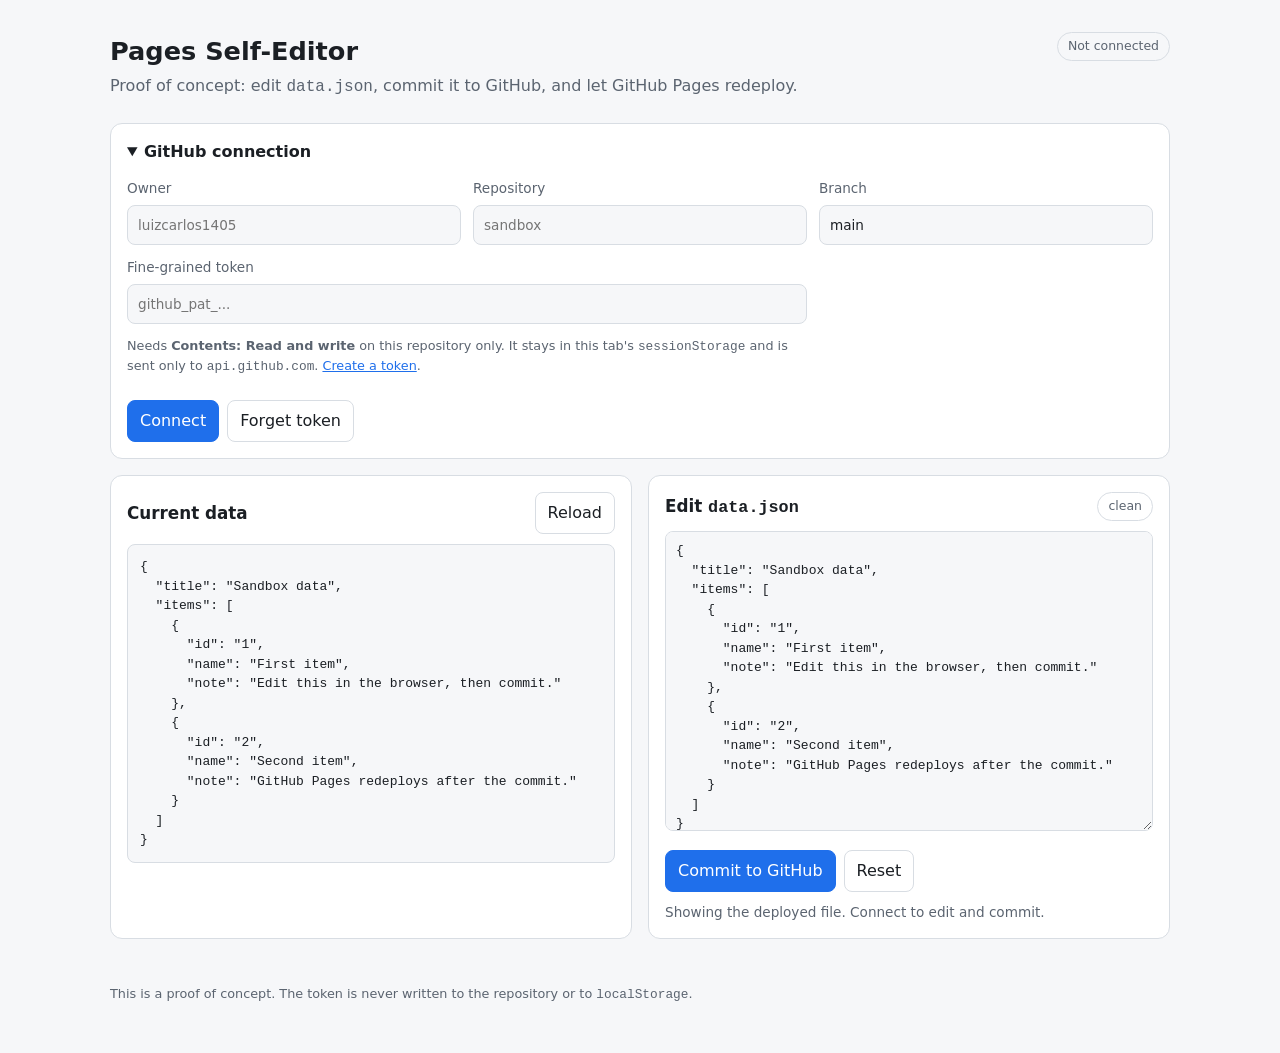
==== index.html @ 86e6555a "Add Pages self-editor proof of concept" ====
<!doctype html>
<html lang="en">
<head>
<meta charset="utf-8">
<meta name="viewport" content="width=device-width, initial-scale=1">
<meta name="color-scheme" content="light dark">
<meta http-equiv="Content-Security-Policy" content="default-src 'self'; style-src 'self'; script-src 'self'; connect-src 'self' https://api.github.com; img-src 'self' data:; base-uri 'none'; form-action 'none'">
<title>Pages Self-Editor</title>
<link rel="stylesheet" href="./styles.css">
</head>
<body>
<header class="topbar">
  <div>
    <h1>Pages Self-Editor</h1>
    <p class="subtitle">Proof of concept: edit <code>data.json</code>, commit it to GitHub, and let GitHub Pages redeploy.</p>
  </div>
  <span id="connection-badge" class="badge">Not connected</span>
</header>

<main>
  <section class="card">
    <details id="setup-details" open>
      <summary>GitHub connection</summary>
      <form id="setup-form" class="grid">
        <label>Owner
          <input id="owner" name="owner" placeholder="luizcarlos1405" autocomplete="off" spellcheck="false">
        </label>
        <label>Repository
          <input id="repo" name="repo" placeholder="sandbox" autocomplete="off" spellcheck="false">
        </label>
        <label>Branch
          <input id="branch" name="branch" value="main" autocomplete="off" spellcheck="false">
        </label>
        <label class="span-2">Fine-grained token
          <input id="token" name="token" type="password" placeholder="github_pat_..." autocomplete="new-password" spellcheck="false">
        </label>
        <p class="hint span-2">
          Needs <strong>Contents: Read and write</strong> on this repository only. It stays in this tab's
          <code>sessionStorage</code> and is sent only to <code>api.github.com</code>.
          <a id="token-link" href="https://github.com/settings/personal-access-tokens/new" target="_blank" rel="noreferrer">Create a token</a>.
        </p>
        <div class="actions span-2">
          <button type="submit" class="primary">Connect</button>
          <button type="button" id="forget">Forget token</button>
        </div>
      </form>
    </details>
  </section>

  <section class="layout">
    <article class="card">
      <div class="card-head">
        <h2>Current data</h2>
        <button type="button" id="reload">Reload</button>
      </div>
      <pre id="viewer" class="viewer">Not loaded.</pre>
    </article>

    <article class="card">
      <div class="card-head">
        <h2>Edit <code>data.json</code></h2>
        <span id="dirty" class="pill">clean</span>
      </div>
      <textarea id="editor" spellcheck="false" placeholder="{ ... }"></textarea>
      <div class="actions">
        <button type="button" id="commit" class="primary">Commit to GitHub</button>
        <button type="button" id="reset">Reset</button>
      </div>
      <p id="status" class="status" role="status"></p>
    </article>
  </section>
</main>

<footer>
  <p>This is a proof of concept. The token is never written to the repository or to <code>localStorage</code>.</p>
</footer>

<script src="./app.js"></script>
</body>
</html>
---- styles.css ----
:root {
  color-scheme: light dark;
  --bg: #f6f7f9;
  --card: #ffffff;
  --text: #1b1f24;
  --muted: #5b6470;
  --border: #d8dde3;
  --accent: #1f6feb;
  --accent-text: #ffffff;
  --ok: #1a7f37;
  --bad: #cf222e;
  --warn: #9a6700;
  --radius: 12px;
}

@media (prefers-color-scheme: dark) {
  :root {
    --bg: #0d1117;
    --card: #161b22;
    --text: #e6edf3;
    --muted: #9aa4b2;
    --border: #30363d;
    --accent: #2f81f7;
    --ok: #3fb950;
    --bad: #f85149;
    --warn: #d29922;
  }
}

* {
  box-sizing: border-box;
}

body {
  margin: 0;
  font: 16px/1.5 system-ui, -apple-system, "Segoe UI", sans-serif;
  background: var(--bg);
  color: var(--text);
}

.topbar {
  max-width: 1100px;
  margin: 0 auto;
  padding: 32px 20px 12px;
  display: flex;
  gap: 16px;
  align-items: flex-start;
  justify-content: space-between;
  flex-wrap: wrap;
}

h1 {
  margin: 0;
  font-size: 1.6rem;
}

.subtitle {
  margin: 4px 0 0;
  color: var(--muted);
}

main {
  max-width: 1100px;
  margin: 0 auto;
  padding: 12px 20px 32px;
  display: grid;
  gap: 16px;
}

.card {
  background: var(--card);
  border: 1px solid var(--border);
  border-radius: var(--radius);
  padding: 16px;
}

.card-head {
  display: flex;
  align-items: center;
  justify-content: space-between;
  gap: 12px;
  margin-bottom: 10px;
}

h2 {
  margin: 0;
  font-size: 1.05rem;
}

summary {
  cursor: pointer;
  font-weight: 600;
}

.grid {
  display: grid;
  grid-template-columns: repeat(3, minmax(0, 1fr));
  gap: 12px;
  margin-top: 14px;
}

label {
  display: grid;
  gap: 6px;
  font-size: 0.85rem;
  color: var(--muted);
}

input,
textarea {
  width: 100%;
  border: 1px solid var(--border);
  border-radius: 8px;
  background: var(--bg);
  color: var(--text);
  padding: 9px 10px;
  font: inherit;
}

input:focus,
textarea:focus {
  outline: 2px solid var(--accent);
  outline-offset: 1px;
}

.span-2 {
  grid-column: span 2;
}

.hint {
  margin: 0;
  color: var(--muted);
  font-size: 0.8rem;
}

.hint a {
  color: var(--accent);
}

.actions {
  display: flex;
  gap: 8px;
  flex-wrap: wrap;
  margin-top: 12px;
}

button {
  border: 1px solid var(--border);
  background: var(--card);
  color: var(--text);
  border-radius: 8px;
  padding: 8px 12px;
  font: inherit;
  cursor: pointer;
}

button:hover {
  border-color: var(--accent);
}

button:disabled {
  opacity: 0.5;
  cursor: not-allowed;
}

button.primary {
  background: var(--accent);
  border-color: var(--accent);
  color: var(--accent-text);
}

.layout {
  display: grid;
  grid-template-columns: 1fr 1fr;
  gap: 16px;
}

.viewer {
  margin: 0;
  min-height: 260px;
  max-height: 420px;
  overflow: auto;
  background: var(--bg);
  border: 1px solid var(--border);
  border-radius: 8px;
  padding: 12px;
  font: 13px/1.5 ui-monospace, SFMono-Regular, Menlo, Consolas, monospace;
  white-space: pre-wrap;
  word-break: break-word;
}

textarea {
  min-height: 300px;
  resize: vertical;
  font: 13px/1.5 ui-monospace, SFMono-Regular, Menlo, Consolas, monospace;
}

.badge,
.pill {
  display: inline-block;
  border-radius: 999px;
  padding: 4px 10px;
  font-size: 0.78rem;
  border: 1px solid var(--border);
  color: var(--muted);
  white-space: nowrap;
}

.badge.ok {
  color: var(--ok);
  border-color: currentColor;
}

.badge.bad {
  color: var(--bad);
  border-color: currentColor;
}

.badge.pending {
  color: var(--warn);
  border-color: currentColor;
}

.pill.dirty {
  color: var(--warn);
  border-color: currentColor;
}

.status {
  min-height: 1.4em;
  margin: 10px 0 0;
  font-size: 0.85rem;
  color: var(--muted);
}

.status.ok {
  color: var(--ok);
}

.status.error {
  color: var(--bad);
}

.status a {
  color: var(--accent);
}

footer {
  max-width: 1100px;
  margin: 0 auto;
  padding: 0 20px 40px;
  color: var(--muted);
  font-size: 0.8rem;
}

code {
  font-family: ui-monospace, SFMono-Regular, Menlo, Consolas, monospace;
}

@media (max-width: 820px) {
  .layout {
    grid-template-columns: 1fr;
  }

  .grid {
    grid-template-columns: 1fr;
  }

  .span-2 {
    grid-column: auto;
  }
}
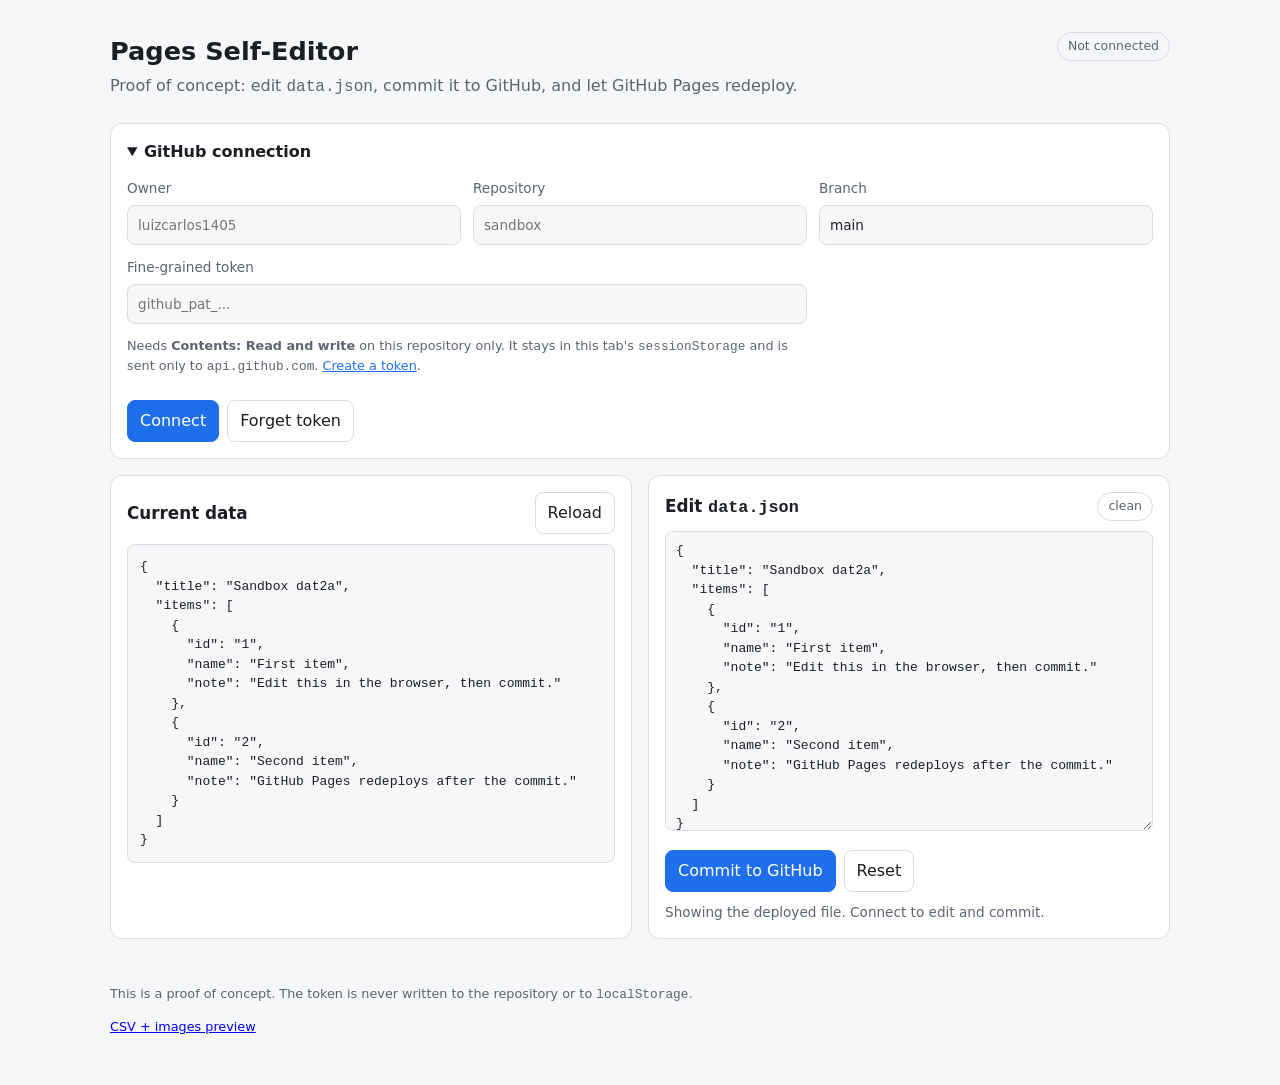
==== commit 605ce44c: "Add CSV and image editor preview" ====
--- a/index.html
+++ b/index.html
@@ -73,6 +73,7 @@
 
 <footer>
   <p>This is a proof of concept. The token is never written to the repository or to <code>localStorage</code>.</p>
+  <p><a href="./csv/">CSV + images preview</a></p>
 </footer>
 
 <script src="./app.js"></script>
